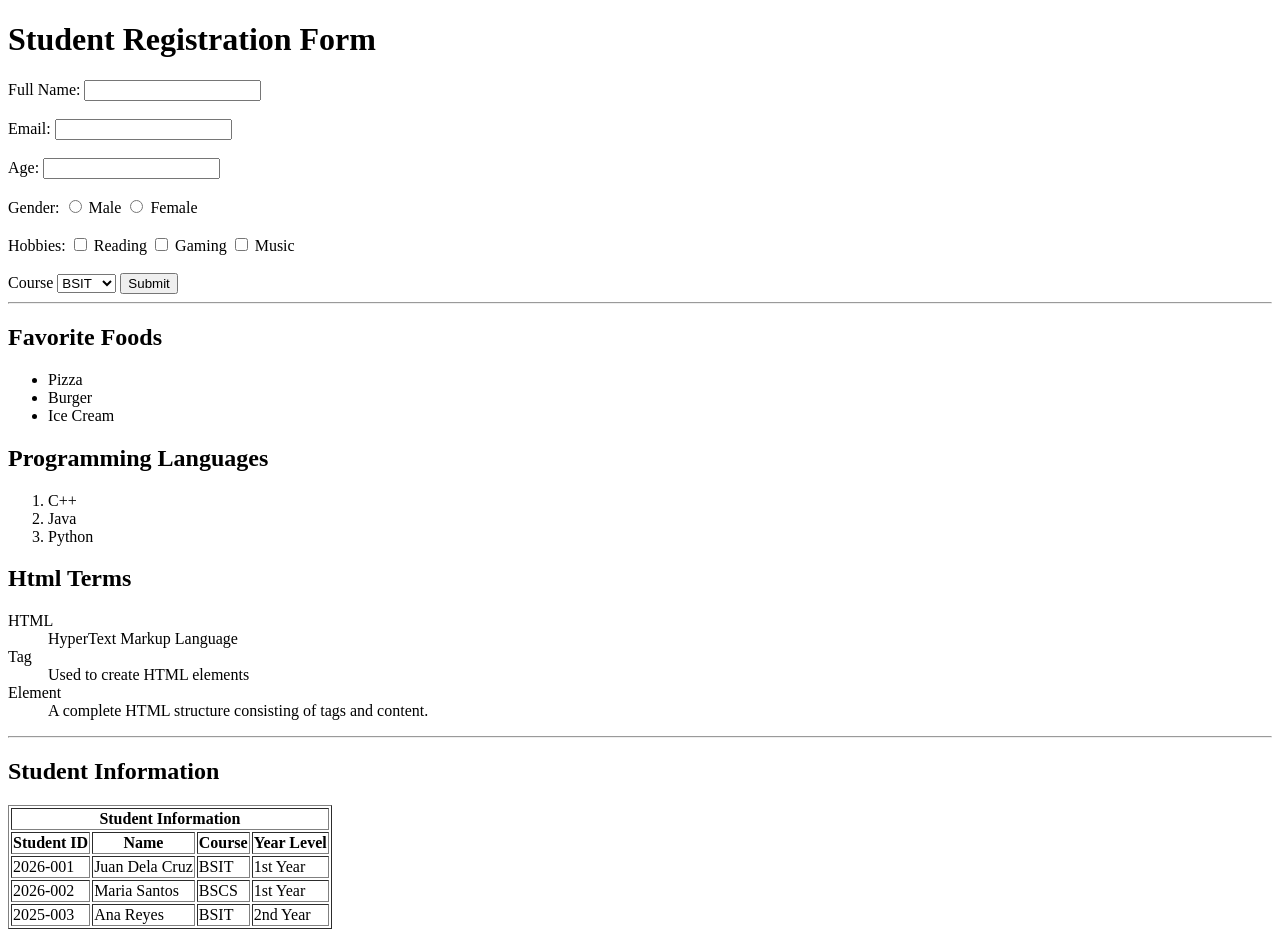
==== index.html @ 42e69588 "Add index.html" ====
<!DOCTYPE html>
<html lang="en">

<head>
    <title>Student Registration Form</title>
</head>

<body>

    <h1>Student Registration Form</h1>

    <form> 
        <label for="fullname">Full Name:</label>
        <input type="text" id="fullname" name="fullname" >
        <br><br>
         
        <label for="email">Email:</label>
        <input type="email" id="email" name="email">
        <br><br>
         
        <label for="age">Age:</label>
        <input type="number" id="age" name="age">
        <br><br>
        
        <label>Gender:</label>
        <input type="radio" id="male" name="gender" value="male">
        <label for="male">Male</label>
        <input type="radio" id="female" name="gender" value="female">
        <label for="female">Female</label>
        <br><br>
             
        <label>Hobbies:</label>
        <input type="checkbox" id="hobbie1" name="hobbie1" value="Reading">
        <label for="hobbie1">Reading</label>
        <input type="checkbox" id="hobbie2" name="hobbie2" value="Gaming">
        <label for="hobbie2">Gaming</label>
        <input type="checkbox" id="hobbie3" name="hobbie3" value="Music">
        <label for="hobbie3">Music</label>
        <br><br>
             
        <label for="course">Course</label>
        <select id="course" name="course">
            <option value="BSIT">BSIT</option>
            <option value="BSCS">BSCS</option>
        </select>

        <button type="submit">Submit</button>
    </form>

    <hr>
       
    <h2>Favorite Foods</h2>
    <ul>
        <li>Pizza</li>
        <li>Burger</li>
        <li>Ice Cream</li>
    </ul>
      
    <h2>Programming Languages</h2>
    <ol>
        <li>C++</li>
        <li>Java</li>
        <li>Python</li>
    </ol>
        
    <h2>Html Terms</h2>
    <dl>
        <dt>HTML</dt>
        <dd>HyperText Markup Language</dd>
        <dt>Tag</dt>
        <dd>Used to create HTML elements</dd>
        <dt>Element</dt>
        <dd>A complete HTML structure consisting of tags and content.</dd>
    </dl>

    <hr>

    <h2>Student Information</h2>
    <table border="1">
        <tr>
            <th colspan="4">Student Information</th>
        </tr>
        <tr>
            <th>Student ID</th>
            <th>Name</th>
            <th>Course</th>
            <th>Year Level</th>
        </tr>
        <tr>
            <td>2026-001</td>
            <td>Juan Dela Cruz</td>
            <td>BSIT</td>
            <td>1st Year</td>
        </tr>
        <tr>
            <td>2026-002</td>
            <td>Maria Santos</td>
            <td>BSCS</td>
            <td>1st Year</td>
        </tr>
        <tr>
            <td>2025-003</td>
            <td>Ana Reyes</td>
            <td>BSIT</td>
            <td>2nd Year</td>
        </tr>
    </table>
        
</body>

</html>
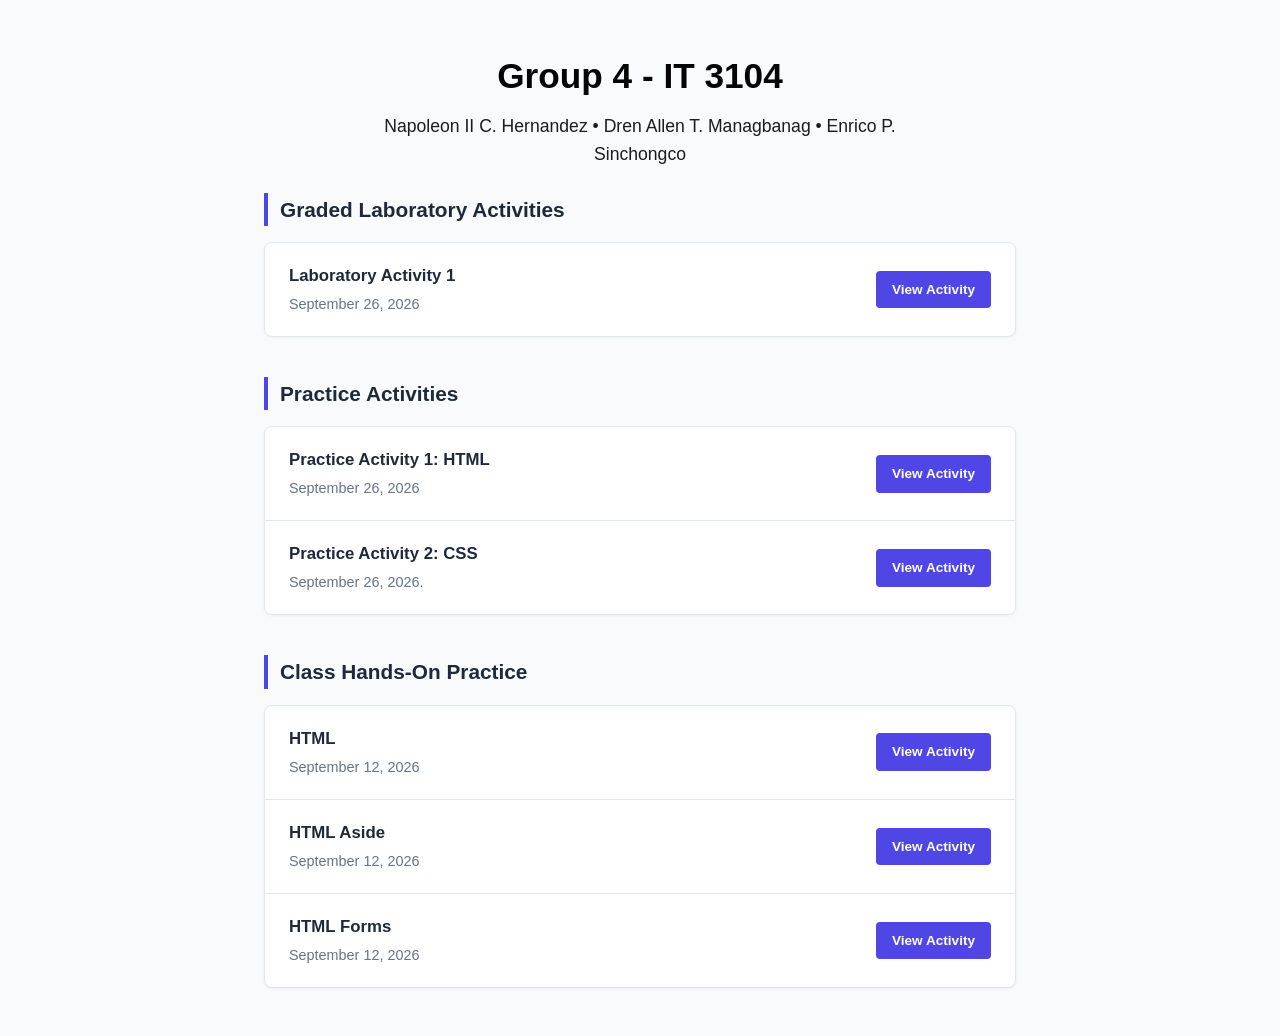
==== commit b23790fa: "Make Group 4 page the home page" ====
--- a/index.html
+++ b/index.html
@@ -1,111 +1,80 @@
 <!DOCTYPE html>
 <html lang="en">
-
 <head>
-    <title>Student Registration Form</title>
+    <meta charset="UTF-8">
+    <meta name="viewport" content="width=device-width, initial-scale=1.0">
+    <title>Class Activity Repository</title>
+    <link rel="stylesheet" href="style.css">
 </head>
-
 <body>
 
-    <h1>Student Registration Form</h1>
+    <!-- Banner Header -->
+    <header>
+        <h1>Group 4 - IT 3104</h1>
+        <p>Napoleon II C. Hernandez • Dren Allen T. Managbanag • Enrico P. Sinchongco</p>
+    </header>
 
-    <form> 
-        <label for="fullname">Full Name:</label>
-        <input type="text" id="fullname" name="fullname" >
-        <br><br>
-         
-        <label for="email">Email:</label>
-        <input type="email" id="email" name="email">
-        <br><br>
-         
-        <label for="age">Age:</label>
-        <input type="number" id="age" name="age">
-        <br><br>
+    <!-- Main Content Area -->
+    <main>
         
-        <label>Gender:</label>
-        <input type="radio" id="male" name="gender" value="male">
-        <label for="male">Male</label>
-        <input type="radio" id="female" name="gender" value="female">
-        <label for="female">Female</label>
-        <br><br>
-             
-        <label>Hobbies:</label>
-        <input type="checkbox" id="hobbie1" name="hobbie1" value="Reading">
-        <label for="hobbie1">Reading</label>
-        <input type="checkbox" id="hobbie2" name="hobbie2" value="Gaming">
-        <label for="hobbie2">Gaming</label>
-        <input type="checkbox" id="hobbie3" name="hobbie3" value="Music">
-        <label for="hobbie3">Music</label>
-        <br><br>
-             
-        <label for="course">Course</label>
-        <select id="course" name="course">
-            <option value="BSIT">BSIT</option>
-            <option value="BSCS">BSCS</option>
-        </select>
+        <!-- Section: Current Module -->
+        <h2 class="section-title">Graded Laboratory Activities</h2>
+        <ul class="activity-list">
+            <li>
+                <span class="activity-info">
+                    <strong>Laboratory Activity 1</strong>
+                    <p>September 26, 2026</p>
+                </span>
+                <a href="index.html" class="btn">View Activity</a>
+            </li>
+        </ul>
+        
+        <!-- Section: Current Module -->
+        <h2 class="section-title">Practice Activities</h2>
+        <ul class="activity-list">
+            <li>
+                <span class="activity-info">
+                    <strong>Practice Activity 1: HTML</strong>
+                    <p>September 26, 2026</p>
+                </span>
+                <a href="pracact1.html" class="btn">View Activity</a>
+            </li>
+            <li>
+                <span class="activity-info">
+                    <strong>Practice Activity 2: CSS</strong>
+                    <p>September 26, 2026.</p>
+                </span>
+                <a href="css.html" class="btn">View Activity</a>
+            </li>
+        </ul>
 
-        <button type="submit">Submit</button>
-    </form>
+        <!-- Section: Current Module -->
+        <h2 class="section-title">Class Hands-On Practice</h2>
+        <ul class="activity-list">
+            <li>
+                <span class="activity-info">
+                    <strong>HTML</strong>
+                    <p>September 12, 2026</p>
+                </span>
+                <a href="Practice1Html.html" class="btn">View Activity</a>
+            </li>
+            <li>
+                <span class="activity-info">
+                    <strong>HTML Aside</strong>
+                    <p>September 12, 2026</p>
+                </span>
+                <a href="Practice1Aside.html" class="btn">View Activity</a>
+            </li>
+            <li>
+                <span class="activity-info">
+                    <strong>HTML Forms</strong>
+                    <p>September 12, 2026</p>
+                </span>
+                <a href="PracticeActHtmlForms.html" class="btn">View Activity</a>
+            </li>
+        </ul>
 
-    <hr>
-       
-    <h2>Favorite Foods</h2>
-    <ul>
-        <li>Pizza</li>
-        <li>Burger</li>
-        <li>Ice Cream</li>
-    </ul>
-      
-    <h2>Programming Languages</h2>
-    <ol>
-        <li>C++</li>
-        <li>Java</li>
-        <li>Python</li>
-    </ol>
-        
-    <h2>Html Terms</h2>
-    <dl>
-        <dt>HTML</dt>
-        <dd>HyperText Markup Language</dd>
-        <dt>Tag</dt>
-        <dd>Used to create HTML elements</dd>
-        <dt>Element</dt>
-        <dd>A complete HTML structure consisting of tags and content.</dd>
-    </dl>
+    </main>
 
-    <hr>
-
-    <h2>Student Information</h2>
-    <table border="1">
-        <tr>
-            <th colspan="4">Student Information</th>
-        </tr>
-        <tr>
-            <th>Student ID</th>
-            <th>Name</th>
-            <th>Course</th>
-            <th>Year Level</th>
-        </tr>
-        <tr>
-            <td>2026-001</td>
-            <td>Juan Dela Cruz</td>
-            <td>BSIT</td>
-            <td>1st Year</td>
-        </tr>
-        <tr>
-            <td>2026-002</td>
-            <td>Maria Santos</td>
-            <td>BSCS</td>
-            <td>1st Year</td>
-        </tr>
-        <tr>
-            <td>2025-003</td>
-            <td>Ana Reyes</td>
-            <td>BSIT</td>
-            <td>2nd Year</td>
-        </tr>
-    </table>
-        
 </body>
-
 </html>
--- a/style.css
+++ b/style.css
@@ -0,0 +1,130 @@
+:root {
+    --primary: #4f46e5;
+    --primary-dark: #4338ca;
+    --bg-color: #f8fafc;
+    --card-bg: #ffffff;
+    --text-main: #1e293b;
+    --text-muted: #64748b;
+    --border-color: #e2e8f0;
+}
+
+* {
+    margin: 0;
+    padding: 0;
+    box-sizing: border-box;
+    font-family: 'Segoe UI', Tahoma, Geneva, Verdana, sans-serif;
+}
+
+body {
+    background-color: var(--bg-color);
+    color: var(--text-main);
+    line-height: 1.6;
+}
+
+/* Banner Header */
+header {
+    color: rgb(5, 5, 5);
+    padding: 3rem 2rem;
+    text-align: center;
+}
+
+header h1 {
+    font-size: 2.2rem;
+    margin-bottom: 0.5rem;
+}
+
+header p {
+    font-size: 1.1rem;
+    opacity: 0.9;
+    max-width: 600px;
+    margin: 0 auto;
+}
+
+/* Main Container */
+main {
+    max-width: 800px;
+    margin: -1.5rem auto 3rem auto;
+    padding: 0 1.5rem;
+}
+
+/* Section Styling */
+.section-title {
+    font-size: 1.3rem;
+    margin-bottom: 1rem;
+    color: var(--text-main);
+    border-left: 4px solid var(--primary);
+    padding-left: 0.75rem;
+}
+
+/* Simple List Styling */
+.activity-list {
+    list-style: none;
+    background: var(--card-bg);
+    border: 1px solid var(--border-color);
+    border-radius: 8px;
+    box-shadow: 0 1px 3px 0 rgba(0, 0, 0, 0.05);
+    margin-bottom: 2.5rem;
+    overflow: hidden;
+}
+
+.activity-list li {
+    display: flex;
+    justify-content: space-between;
+    align-items: center;
+    padding: 1.25rem 1.5rem;
+    border-bottom: 1px solid var(--border-color);
+    gap: 1rem;
+}
+
+.activity-list li:last-child {
+    border-bottom: none;
+}
+
+.activity-info strong {
+    display: block;
+    font-size: 1.05rem;
+    color: var(--text-main);
+    margin-bottom: 0.2rem;
+}
+
+.activity-info p {
+    color: var(--text-muted);
+    font-size: 0.9rem;
+}
+
+/* Buttons */
+.btn {
+    display: inline-block;
+    background-color: var(--primary);
+    color: white;
+    padding: 0.5rem 1rem;
+    border-radius: 4px;
+    text-decoration: none;
+    font-size: 0.85rem;
+    font-weight: 600;
+    white-space: nowrap;
+    transition: background-color 0.2s;
+}
+
+.btn:hover {
+    background-color: var(--primary-dark);
+}
+
+.btn.secondary {
+    background-color: #e2e8f0;
+    color: var(--text-main);
+}
+
+.btn.secondary:hover {
+    background-color: #cbd5e1;
+}
+
+/* Footer */
+footer {
+    text-align: center;
+    padding: 2rem;
+    color: var(--text-muted);
+    font-size: 0.85rem;
+    border-top: 1px solid var(--border-color);
+    background: white;
+}
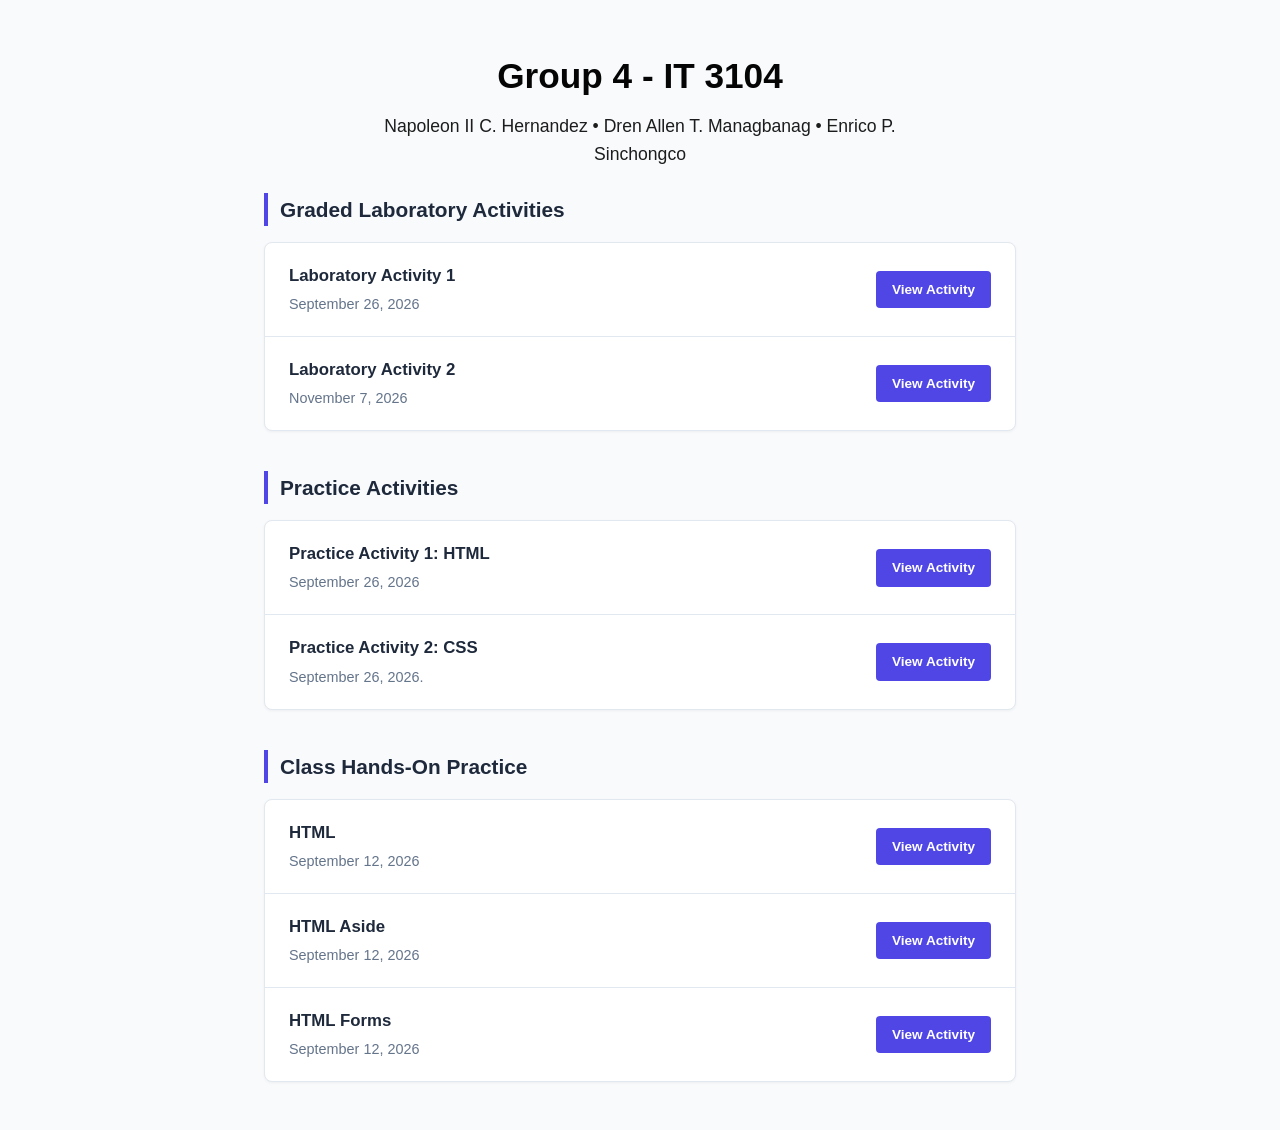
==== commit 34b7e5d0: "Add LabAct2" ====
--- a/index.html
+++ b/index.html
@@ -25,7 +25,14 @@
                     <strong>Laboratory Activity 1</strong>
                     <p>September 26, 2026</p>
                 </span>
-                <a href="index.html" class="btn">View Activity</a>
+                <a href="LabAct1.html" class="btn">View Activity</a>
+            </li>
+            <li>
+                <span class="activity-info">
+                    <strong>Laboratory Activity 2</strong>
+                    <p>November 7, 2026</p>
+                </span>
+                <a href="LabAct2.html" class="btn">View Activity</a>
             </li>
         </ul>
         
@@ -37,7 +44,7 @@
                     <strong>Practice Activity 1: HTML</strong>
                     <p>September 26, 2026</p>
                 </span>
-                <a href="pracact1.html" class="btn">View Activity</a>
+                <a href="PracAct1.html" class="btn">View Activity</a>
             </li>
             <li>
                 <span class="activity-info">
